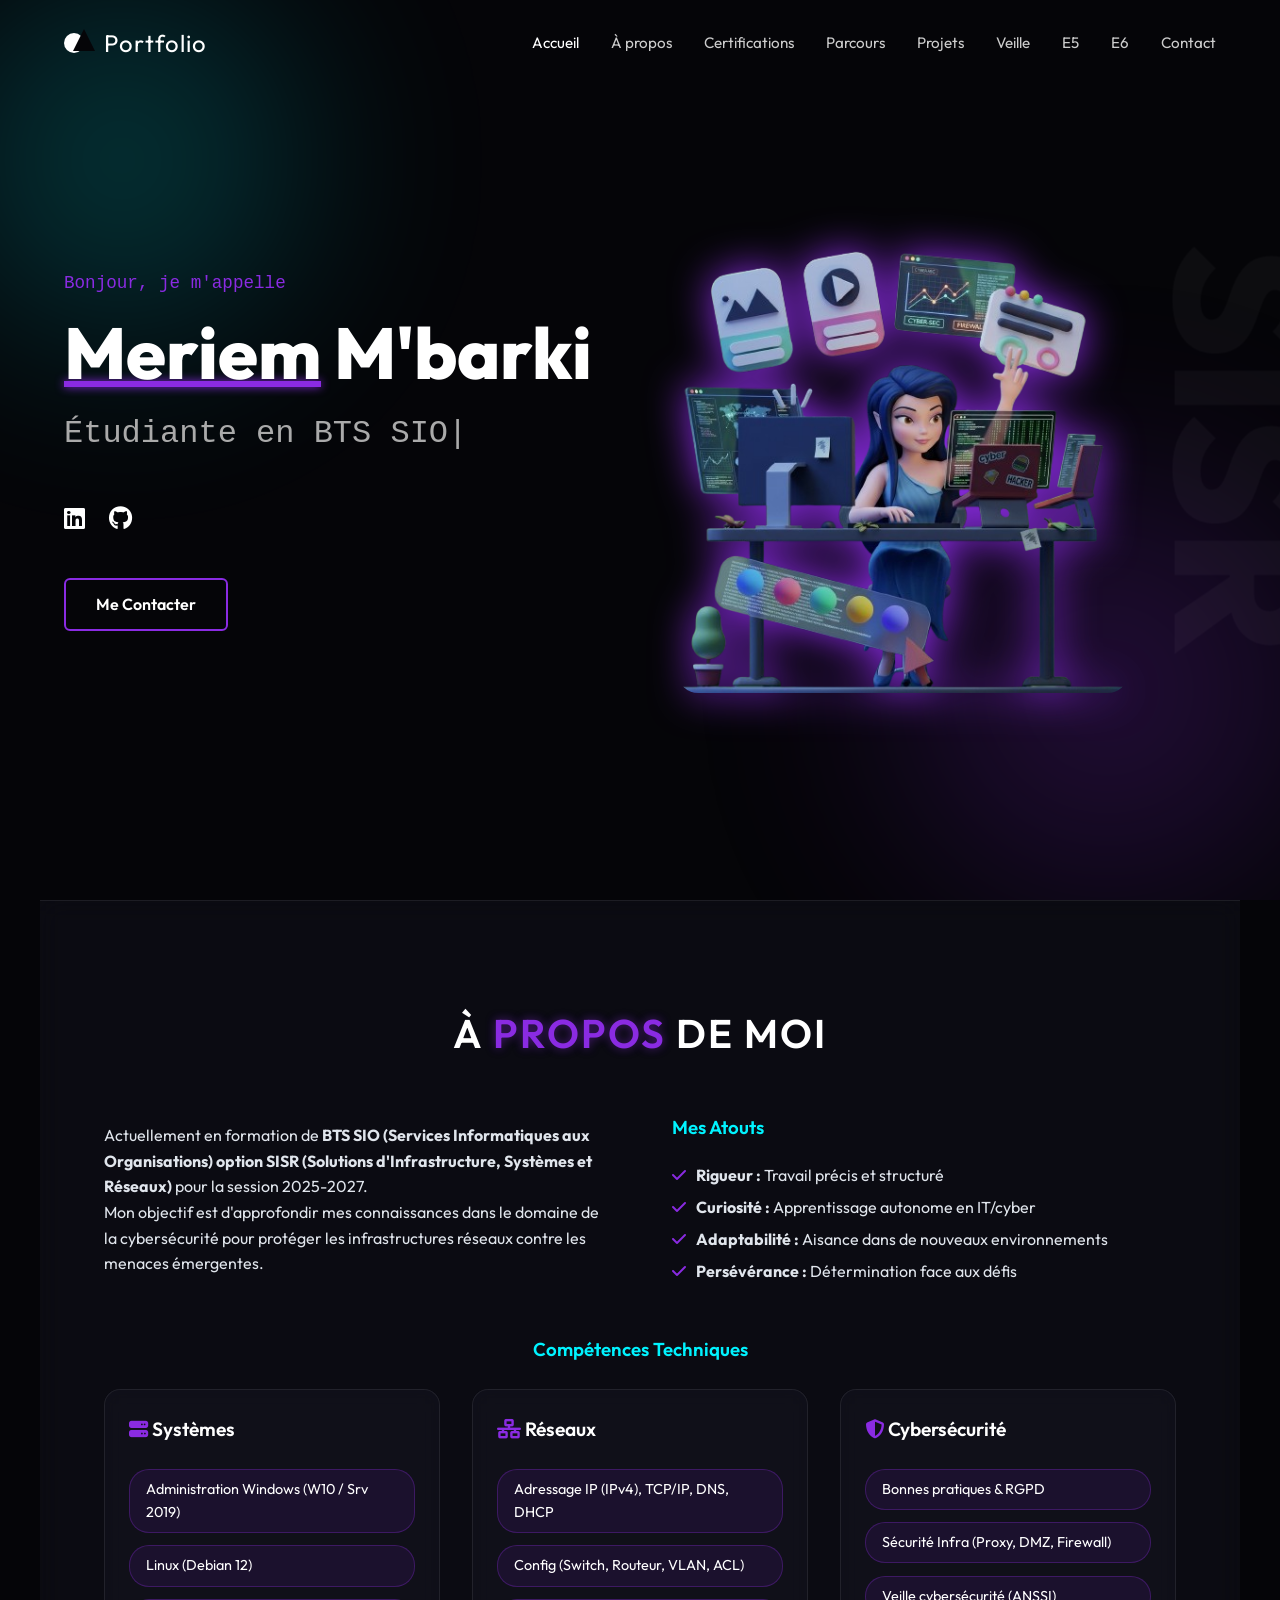
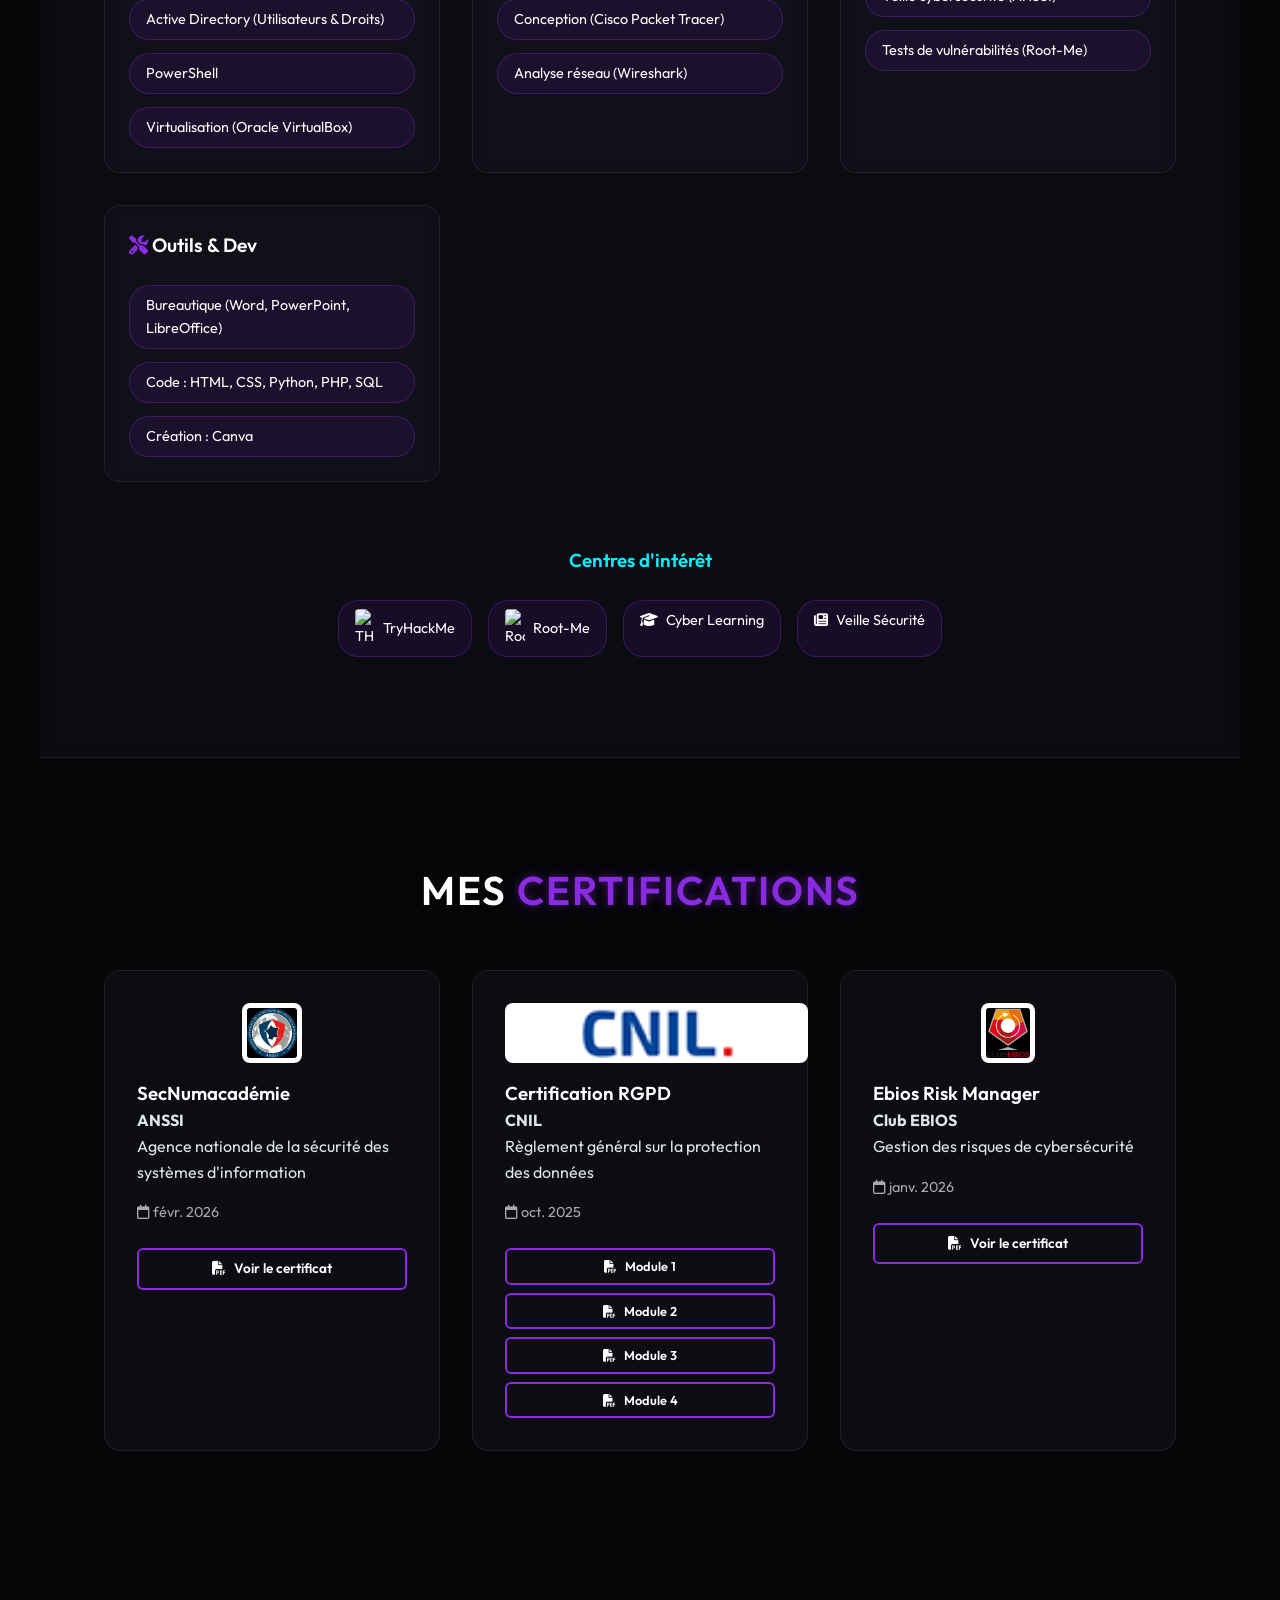
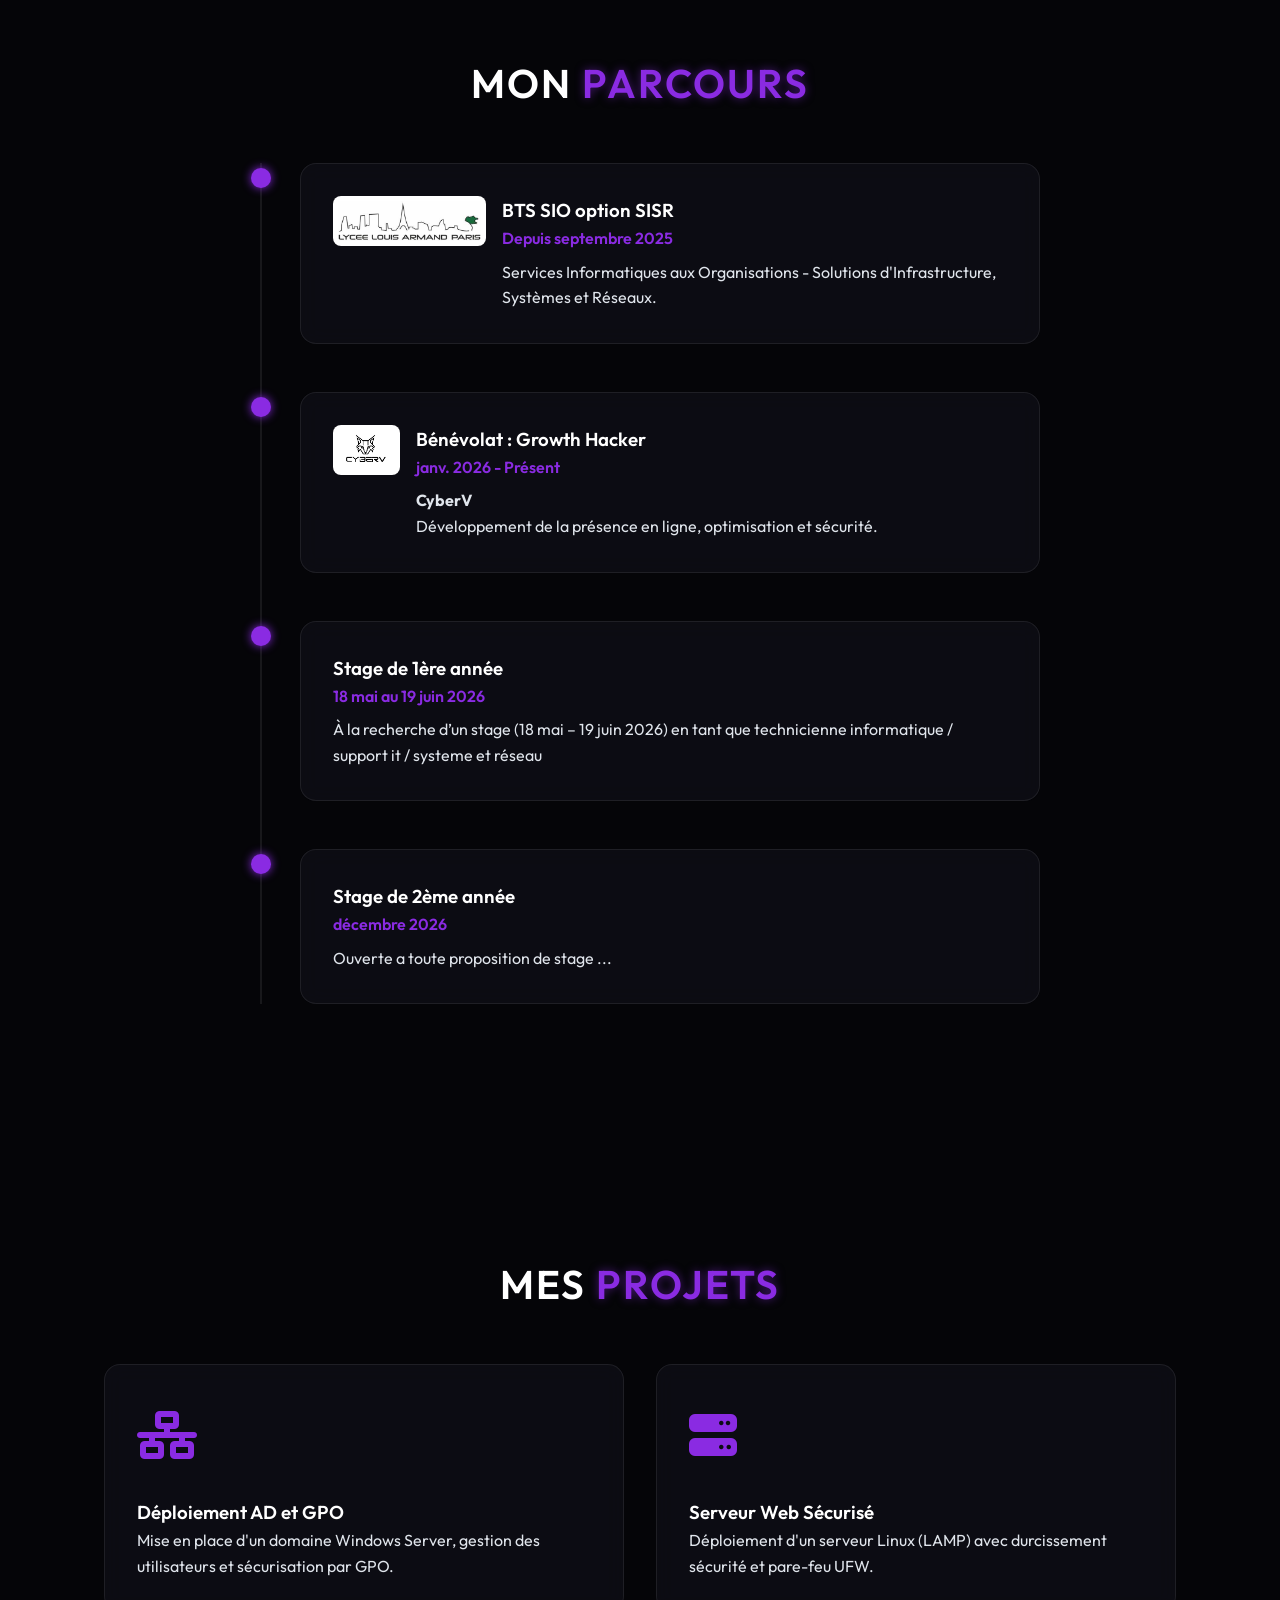
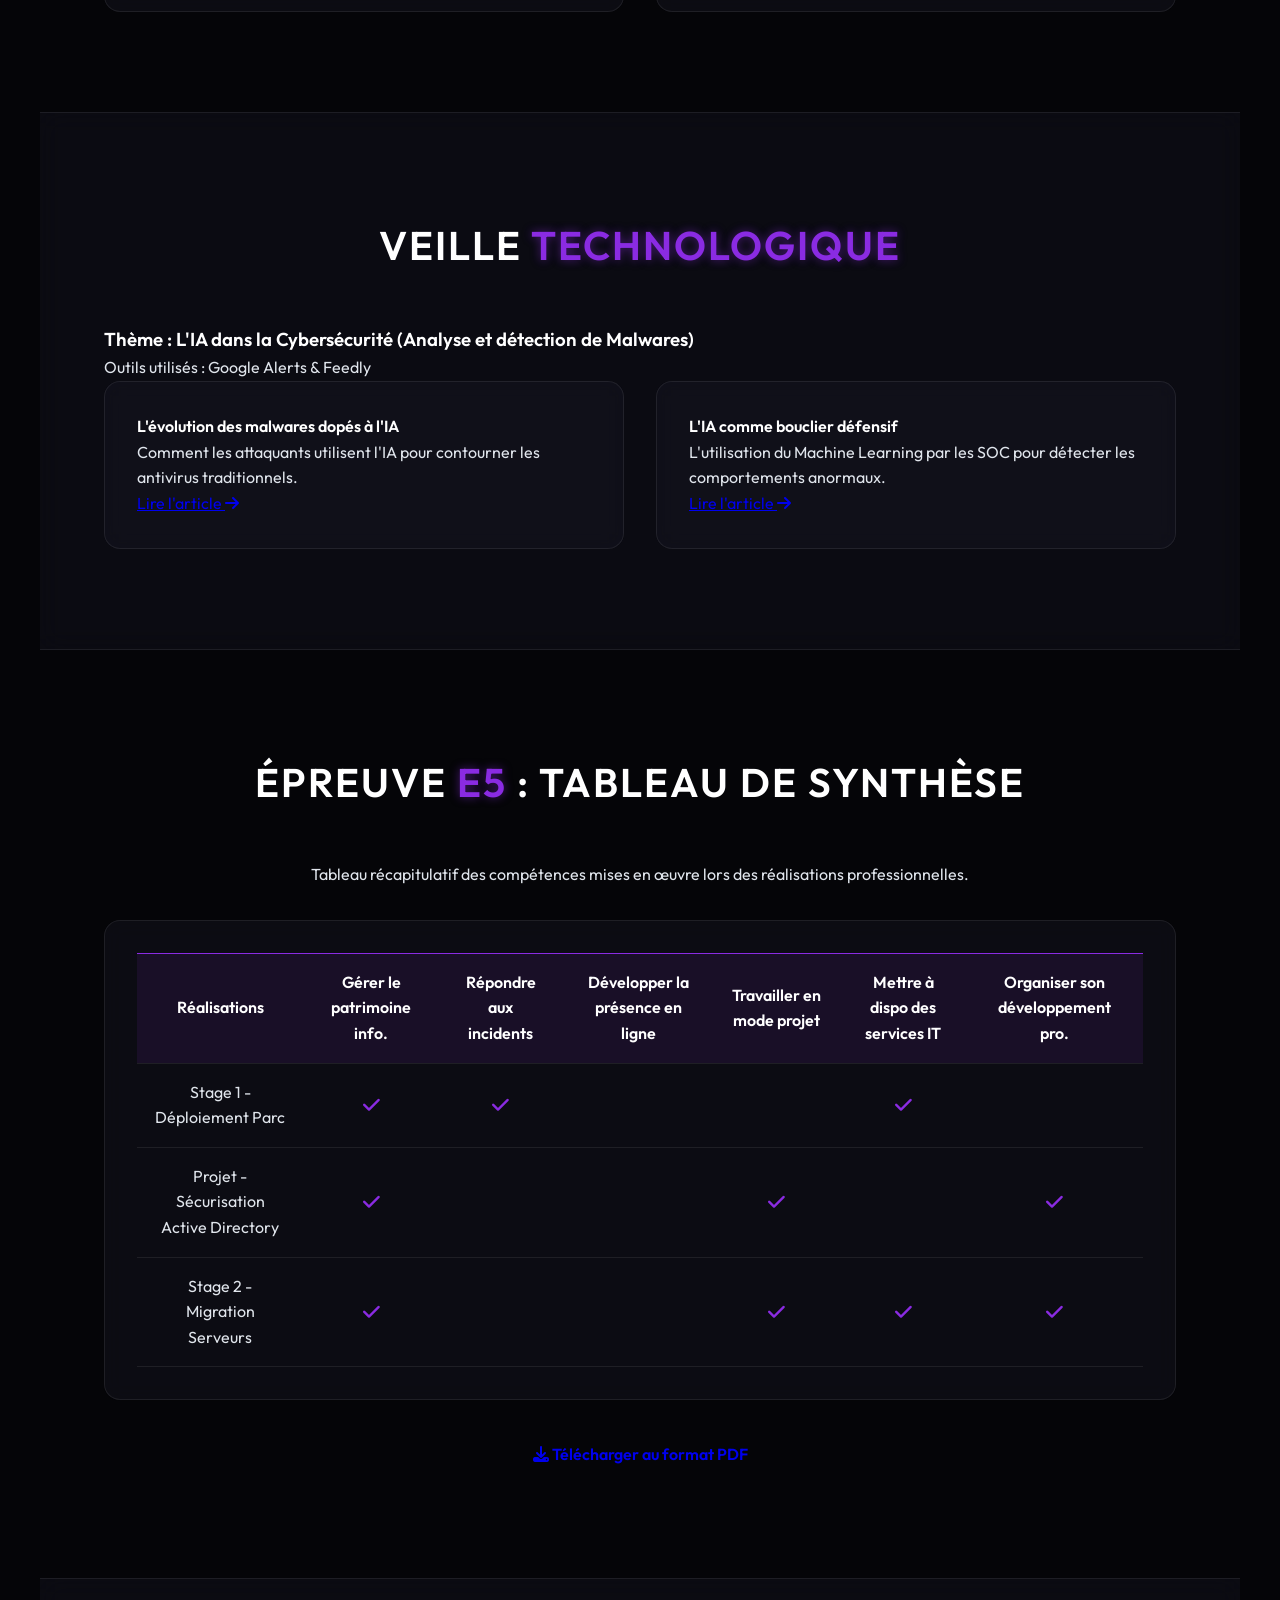
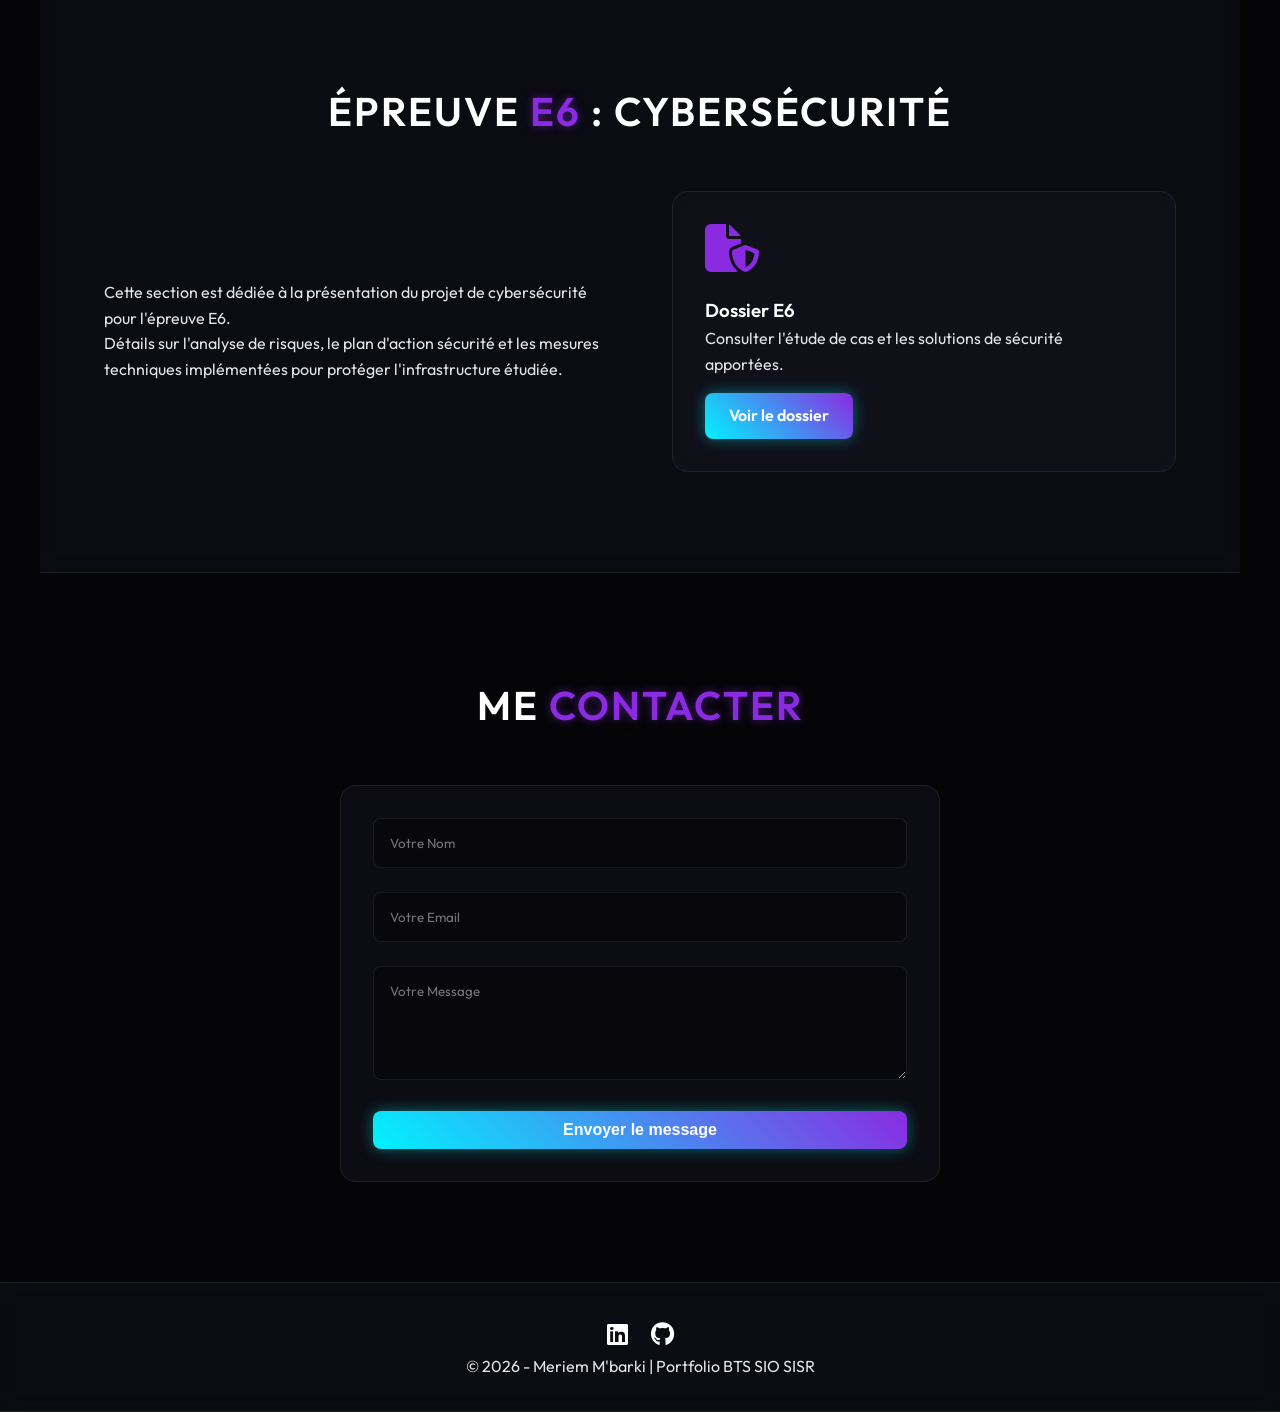
==== index.html @ 8534d90e "Add files via upload" ====
<!DOCTYPE html>
<html lang="fr">

<head>
    <meta charset="UTF-8">
    <meta name="viewport" content="width=device-width, initial-scale=1.0">
    <title>Meriem M'barki | Portfolio Cybersécurité</title>
    <meta name="description"
        content="Portfolio de Meriem M'barki, étudiante en BTS SIO option SISR (2025-2027) spécialisée en cybersécurité.">
    <link rel="preconnect" href="https://fonts.googleapis.com">
    <link rel="preconnect" href="https://fonts.gstatic.com" crossorigin>
    <link href="https://fonts.googleapis.com/css2?family=Outfit:wght@300;400;600;800&display=swap" rel="stylesheet">
    <link rel="stylesheet" href="https://cdnjs.cloudflare.com/ajax/libs/font-awesome/6.4.0/css/all.min.css">
    <link rel="stylesheet" href="style.css">
</head>

<body>
    <div class="background-effects">
        <div class="glow glow-1"></div>
        <div class="glow glow-2"></div>
    </div>

    <header>
        <nav class="navbar">
            <a href="#accueil" class="logo">
                <div class="logo-icon">
                    <div class="circle"></div>
                    <div class="triangle"></div>
                </div>
                Portfolio
            </a>
            <div class="menu-toggle" id="mobile-menu">
                <span class="bar"></span>
                <span class="bar"></span>
                <span class="bar"></span>
            </div>
            <ul class="nav-links">
                <li><a href="#accueil">Accueil</a></li>
                <li><a href="#apropos">À propos</a></li>
                <li><a href="#certifications">Certifications</a></li>
                <li><a href="#parcours">Parcours</a></li>
                <li><a href="#projets">Projets</a></li>
                <li><a href="#veille">Veille</a></li>
                <li><a href="#e5">E5</a></li>
                <li><a href="#e6">E6</a></li>
                <li><a href="#contact">Contact</a></li>
            </ul>
        </nav>
    </header>

    <main>
        <!-- ACCUEIL -->
        <section id="accueil" class="hero">
            <div class="hero-content fade-in">
                <p class="intro-text">Bonjour, je m'appelle</p>
                <h1 class="hero-name"><span class="underline">Meriem</span> M'barki</h1>
                <h2 class="hero-role"><span id="typewriter-text"></span><span class="cursor">|</span></h2>

                <div class="hero-socials">
                    <a href="https://www.linkedin.com/in/meriem-m-a87393387" target="_blank"><i
                            class="fa-brands fa-linkedin"></i></a>
                    <a href="https://github.com/elgatoo00" target="_blank"><i class="fa-brands fa-github"></i></a>
                </div>

                <div class="cta-buttons mt-4">
                    <a href="#contact" class="btn btn-outline-purple">Me Contacter</a>
                </div>
            </div>
            <div class="hero-image fade-in">
                <div class="hologram-effect">
                    <img src="hero-image.png" alt="3D Developer"
                        style="max-width: 100%; width: 450px; filter: drop-shadow(0 0 20px var(--secondary-color)); border-radius: 20px;">
                </div>
                <div class="vertical-text">SISR</div>
            </div>
        </section>

        <!-- A PROPOS & COMPETENCES -->
        <section id="apropos" class="section glass-panel">
            <h2 class="section-title">À <span>propos</span> de moi</h2>
            <div class="about-grid" style="margin-bottom: 3rem;">
                <div class="about-text">
                    <p>Actuellement en formation de <strong>BTS SIO (Services Informatiques aux Organisations) option
                            SISR (Solutions d'Infrastructure, Systèmes et Réseaux)</strong> pour la session 2025-2027.
                    </p>
                    <p>Mon objectif est d'approfondir mes connaissances dans le domaine de la cybersécurité pour
                        protéger les infrastructures réseaux contre les menaces émergentes.</p>
                </div>
                <div class="about-text">
                    <h3 style="margin-bottom: 1rem; color: var(--primary-color);">Mes Atouts</h3>
                    <ul style="list-style: none; padding: 0; line-height: 2;">
                        <li><i class="fa-solid fa-check"
                                style="color: var(--secondary-color); margin-right: 10px;"></i><strong>Rigueur
                                :</strong> Travail précis et structuré</li>
                        <li><i class="fa-solid fa-check"
                                style="color: var(--secondary-color); margin-right: 10px;"></i><strong>Curiosité
                                :</strong> Apprentissage autonome en IT/cyber</li>
                        <li><i class="fa-solid fa-check"
                                style="color: var(--secondary-color); margin-right: 10px;"></i><strong>Adaptabilité
                                :</strong> Aisance dans de nouveaux environnements</li>
                        <li><i class="fa-solid fa-check"
                                style="color: var(--secondary-color); margin-right: 10px;"></i><strong>Persévérance
                                :</strong> Détermination face aux défis</li>
                    </ul>
                </div>
            </div>

            <h3 style="margin-bottom: 1.5rem; color: var(--primary-color); text-align: center;">Compétences Techniques
            </h3>
            <div class="skills-container"
                style="display: grid; grid-template-columns: repeat(auto-fit, minmax(250px, 1fr)); gap: 2rem; margin-bottom: 4rem;">
                <div class="skill-category glass-card" style="padding: 1.5rem;">
                    <h4 style="margin-bottom: 1.5rem; color: #fff; font-size: 1.2rem;"><i class="fa-solid fa-server"
                            style="color: var(--secondary-color);"></i> Systèmes</h4>
                    <div class="skills" style="display: flex; flex-direction: column; gap: 0.8rem;">
                        <span class="skill-tag" style="text-align: left;">Administration Windows (W10 / Srv 2019)</span>
                        <span class="skill-tag" style="text-align: left;">Linux (Debian 12)</span>
                        <span class="skill-tag" style="text-align: left;">Active Directory (Utilisateurs &
                            Droits)</span>
                        <span class="skill-tag" style="text-align: left;">PowerShell</span>
                        <span class="skill-tag" style="text-align: left;">Virtualisation (Oracle VirtualBox)</span>
                    </div>
                </div>
                <div class="skill-category glass-card" style="padding: 1.5rem;">
                    <h4 style="margin-bottom: 1.5rem; color: #fff; font-size: 1.2rem;"><i
                            class="fa-solid fa-network-wired" style="color: var(--secondary-color);"></i> Réseaux</h4>
                    <div class="skills" style="display: flex; flex-direction: column; gap: 0.8rem;">
                        <span class="skill-tag" style="text-align: left;">Adressage IP (IPv4), TCP/IP, DNS, DHCP</span>
                        <span class="skill-tag" style="text-align: left;">Config (Switch, Routeur, VLAN, ACL)</span>
                        <span class="skill-tag" style="text-align: left;">Conception (Cisco Packet Tracer)</span>
                        <span class="skill-tag" style="text-align: left;">Analyse réseau (Wireshark)</span>
                    </div>
                </div>
                <div class="skill-category glass-card" style="padding: 1.5rem;">
                    <h4 style="margin-bottom: 1.5rem; color: #fff; font-size: 1.2rem;"><i
                            class="fa-solid fa-shield-halved" style="color: var(--secondary-color);"></i> Cybersécurité
                    </h4>
                    <div class="skills" style="display: flex; flex-direction: column; gap: 0.8rem;">
                        <span class="skill-tag" style="text-align: left;">Bonnes pratiques & RGPD</span>
                        <span class="skill-tag" style="text-align: left;">Sécurité Infra (Proxy, DMZ, Firewall)</span>
                        <span class="skill-tag" style="text-align: left;">Veille cybersécurité (ANSSI)</span>
                        <span class="skill-tag" style="text-align: left;">Tests de vulnérabilités (Root-Me)</span>
                    </div>
                </div>
                <div class="skill-category glass-card" style="padding: 1.5rem;">
                    <h4 style="margin-bottom: 1.5rem; color: #fff; font-size: 1.2rem;"><i
                            class="fa-solid fa-screwdriver-wrench" style="color: var(--secondary-color);"></i> Outils &
                        Dev</h4>
                    <div class="skills" style="display: flex; flex-direction: column; gap: 0.8rem;">
                        <span class="skill-tag" style="text-align: left;">Bureautique (Word, PowerPoint,
                            LibreOffice)</span>
                        <span class="skill-tag" style="text-align: left;">Code : HTML, CSS, Python, PHP, SQL</span>
                        <span class="skill-tag" style="text-align: left;">Création : Canva</span>
                    </div>
                </div>
            </div>

            <h3 style="margin-bottom: 1.5rem; color: var(--primary-color); text-align: center;">Centres d'intérêt</h3>
            <div class="skills" style="display: flex; justify-content: center; gap: 1rem; flex-wrap: wrap;">
                <span class="skill-tag" style="display: flex; align-items: center;"><img
                        src="https://tryhackme.com/favicon.ico" alt="THM"
                        style="width: 20px; margin-right: 8px; border-radius: 4px;"> TryHackMe</span>
                <span class="skill-tag" style="display: flex; align-items: center;"><img
                        src="https://www.root-me.org/favicon.ico" alt="RootMe"
                        style="width: 20px; margin-right: 8px; border-radius: 4px;"> Root-Me</span>
                <span class="skill-tag"><i class="fa-solid fa-graduation-cap" style="margin-right: 5px;"></i> Cyber
                    Learning</span>
                <span class="skill-tag"><i class="fa-solid fa-newspaper" style="margin-right: 5px;"></i> Veille
                    Sécurité</span>
            </div>
        </section>

        <!-- CERTIFICATIONS -->
        <section id="certifications" class="section">
            <h2 class="section-title">Mes <span>Certifications</span></h2>
            <div class="cards-grid">
                <div class="card glass-card">
                    <img src="anssi-logo.jpg" alt="Logo ANSSI"
                        style="height: 60px; object-fit: contain; margin-bottom: 1rem; background: #fff; padding: 5px; border-radius: 8px; display: block; margin-left: auto; margin-right: auto;">
                    <h3>SecNumacadémie</h3>
                    <p><strong>ANSSI</strong><br>Agence nationale de la sécurité des systèmes d'information</p>
                    <p style="color: #aaa; margin-top: 1rem; font-size: 0.9rem; margin-bottom: 1.5rem;"><i
                            class="fa-regular fa-calendar"></i> févr. 2026</p>
                    <a href="secnum.pdf" target="_blank" class="btn btn-outline-purple"
                        style="font-size: 0.85rem; padding: 8px 16px; display: block; text-align: center;"><i
                            class="fa-solid fa-file-pdf" style="margin-right: 5px;"></i> Voir le certificat</a>
                </div>
                <div class="card glass-card">
                    <img src="cnil-logo.png" alt="Logo CNIL"
                        style="height: 60px; object-fit: contain; margin-bottom: 1rem; background: #fff; padding: 5px; border-radius: 8px; display: block; margin-left: auto; margin-right: auto;">
                    <h3>Certification RGPD</h3>
                    <p><strong>CNIL</strong><br>Règlement général sur la protection des données</p>
                    <p style="color: #aaa; margin-top: 1rem; font-size: 0.9rem; margin-bottom: 1.5rem;"><i
                            class="fa-regular fa-calendar"></i> oct. 2025</p>
                    <div style="display: flex; flex-direction: column; gap: 0.5rem;">
                        <a href="cnil_module1.pdf" target="_blank" class="btn btn-outline-purple"
                            style="font-size: 0.8rem; padding: 6px 10px; text-align: center;"><i
                                class="fa-solid fa-file-pdf" style="margin-right: 5px;"></i> Module 1</a>
                        <a href="cnil_module2.pdf" target="_blank" class="btn btn-outline-purple"
                            style="font-size: 0.8rem; padding: 6px 10px; text-align: center;"><i
                                class="fa-solid fa-file-pdf" style="margin-right: 5px;"></i> Module 2</a>
                        <a href="cnil_module3.pdf" target="_blank" class="btn btn-outline-purple"
                            style="font-size: 0.8rem; padding: 6px 10px; text-align: center;"><i
                                class="fa-solid fa-file-pdf" style="margin-right: 5px;"></i> Module 3</a>
                        <a href="cnil_module4.pdf" target="_blank" class="btn btn-outline-purple"
                            style="font-size: 0.8rem; padding: 6px 10px; text-align: center;"><i
                                class="fa-solid fa-file-pdf" style="margin-right: 5px;"></i> Module 4</a>
                    </div>
                </div>
                <div class="card glass-card">
                    <img src="ebios-logo.jpg" alt="Logo EBIOS"
                        style="height: 60px; object-fit: contain; margin-bottom: 1rem; background: #fff; padding: 5px; border-radius: 8px; display: block; margin-left: auto; margin-right: auto;">
                    <h3>Ebios Risk Manager</h3>
                    <p><strong>Club EBIOS</strong><br>Gestion des risques de cybersécurité</p>
                    <p style="color: #aaa; margin-top: 1rem; font-size: 0.9rem; margin-bottom: 1.5rem;"><i
                            class="fa-regular fa-calendar"></i> janv. 2026</p>
                    <a href="ebios_certif.pdf" target="_blank" class="btn btn-outline-purple"
                        style="font-size: 0.85rem; padding: 8px 16px; display: block; text-align: center;"><i
                            class="fa-solid fa-file-pdf" style="margin-right: 5px;"></i> Voir le certificat</a>
                </div>
            </div>
        </section>

        <!-- PARCOURS & BENEVOLAT -->
        <section id="parcours" class="section">
            <h2 class="section-title">Mon <span>Parcours</span></h2>
            <div class="timeline">
                <div class="timeline-item">
                    <div class="timeline-dot"></div>
                    <div class="timeline-content glass-card">
                        <div style="display: flex; gap: 1rem; align-items: flex-start; flex-wrap: wrap;">
                            <img src="louisarmand-logo.jpg?v=3" alt="Lycée Louis Armand"
                                style="height: 50px; background: #fff; padding: 5px; border-radius: 8px;">
                            <div style="flex: 1; min-width: 200px;">
                                <h3>BTS SIO option SISR</h3>
                                <span class="date">Depuis septembre 2025</span>
                                <p>Services Informatiques aux Organisations - Solutions d'Infrastructure, Systèmes et
                                    Réseaux.
                                </p>
                            </div>
                        </div>
                    </div>
                </div>
                <div class="timeline-item">
                    <div class="timeline-dot"></div>
                    <div class="timeline-content glass-card">
                        <div style="display: flex; gap: 1rem; align-items: flex-start; flex-wrap: wrap;">
                            <img src="cyberv-logo.png?v=2" alt="CyberV"
                                style="height: 50px; background: #fff; padding: 5px; border-radius: 8px;">
                            <div style="flex: 1; min-width: 200px;">
                                <h3>Bénévolat : Growth Hacker</h3>
                                <span class="date">janv. 2026 - Présent</span>
                                <p><strong>CyberV</strong><br>Développement de la présence en ligne, optimisation et
                                    sécurité.
                                </p>
                            </div>
                        </div>
                    </div>
                </div>
                <div class="timeline-item">
                    <div class="timeline-dot"></div>
                    <div class="timeline-content glass-card">
                        <h3>Stage de 1ère année</h3>
                        <span class="date">18 mai au 19 juin 2026</span>
                        <p>À la recherche d’un stage (18 mai – 19 juin 2026) en tant que technicienne informatique /
                            support it / systeme et réseau</p>
                    </div>
                </div>
                <div class="timeline-item">
                    <div class="timeline-dot"></div>
                    <div class="timeline-content glass-card">
                        <h3>Stage de 2ème année</h3>
                        <span class="date">décembre 2026</span>
                        <p>Ouverte a toute proposition de stage ...</p>
                    </div>
                </div>
            </div>
        </section>

        <!-- PROJETS -->
        <section id="projets" class="section">
            <h2 class="section-title">Mes <span>Projets</span></h2>
            <div class="cards-grid">
                <div class="card glass-card project-card">
                    <div class="project-img"><i class="fa-solid fa-network-wired"></i></div>
                    <h3>Déploiement AD et GPO</h3>
                    <p>Mise en place d'un domaine Windows Server, gestion des utilisateurs et sécurisation par GPO.</p>
                </div>
                <div class="card glass-card project-card">
                    <div class="project-img"><i class="fa-solid fa-server"></i></div>
                    <h3>Serveur Web Sécurisé</h3>
                    <p>Déploiement d'un serveur Linux (LAMP) avec durcissement sécurité et pare-feu UFW.</p>
                </div>
            </div>
        </section>

        <!-- VEILLE -->
        <section id="veille" class="section glass-panel">
            <h2 class="section-title">Veille <span>Technologique</span></h2>
            <div class="veille-header">
                <h3>Thème : L'IA dans la Cybersécurité (Analyse et détection de Malwares)</h3>
                <p>Outils utilisés : <span class="tool">Google Alerts</span> & <span class="tool">Feedly</span></p>
            </div>
            <div class="cards-grid">
                <div class="card glass-card">
                    <h4>L'évolution des malwares dopés à l'IA</h4>
                    <p>Comment les attaquants utilisent l'IA pour contourner les antivirus traditionnels.</p>
                    <a href="#" class="read-more">Lire l'article <i class="fa-solid fa-arrow-right"></i></a>
                </div>
                <div class="card glass-card">
                    <h4>L'IA comme bouclier défensif</h4>
                    <p>L'utilisation du Machine Learning par les SOC pour détecter les comportements anormaux.</p>
                    <a href="#" class="read-more">Lire l'article <i class="fa-solid fa-arrow-right"></i></a>
                </div>
            </div>
        </section>

        <!-- E5 (Tableau de synthèse) -->
        <section id="e5" class="section">
            <h2 class="section-title">Épreuve <span>E5</span> : Tableau de synthèse</h2>
            <p style="text-align: center; margin-bottom: 2rem;">Tableau récapitulatif des compétences mises en œuvre
                lors des réalisations professionnelles.</p>
            <div class="table-responsive glass-card">
                <table class="synth-table">
                    <thead>
                        <tr>
                            <th>Réalisations</th>
                            <th>Gérer le patrimoine info.</th>
                            <th>Répondre aux incidents</th>
                            <th>Développer la présence en ligne</th>
                            <th>Travailler en mode projet</th>
                            <th>Mettre à dispo des services IT</th>
                            <th>Organiser son développement pro.</th>
                        </tr>
                    </thead>
                    <tbody>
                        <tr>
                            <td>Stage 1 - Déploiement Parc</td>
                            <td class="checked"><i class="fa-solid fa-check"></i></td>
                            <td class="checked"><i class="fa-solid fa-check"></i></td>
                            <td></td>
                            <td></td>
                            <td class="checked"><i class="fa-solid fa-check"></i></td>
                            <td></td>
                        </tr>
                        <tr>
                            <td>Projet - Sécurisation Active Directory</td>
                            <td class="checked"><i class="fa-solid fa-check"></i></td>
                            <td></td>
                            <td></td>
                            <td class="checked"><i class="fa-solid fa-check"></i></td>
                            <td></td>
                            <td class="checked"><i class="fa-solid fa-check"></i></td>
                        </tr>
                        <tr>
                            <td>Stage 2 - Migration Serveurs</td>
                            <td class="checked"><i class="fa-solid fa-check"></i></td>
                            <td></td>
                            <td></td>
                            <td class="checked"><i class="fa-solid fa-check"></i></td>
                            <td class="checked"><i class="fa-solid fa-check"></i></td>
                            <td class="checked"><i class="fa-solid fa-check"></i></td>
                        </tr>
                    </tbody>
                </table>
            </div>
            <div style="text-align: center; margin-top: 2rem;">
                <a href="#" class="btn btn-secondary"><i class="fa-solid fa-download"></i> Télécharger au format PDF</a>
            </div>
        </section>

        <!-- E6 -->
        <section id="e6" class="section glass-panel">
            <h2 class="section-title">Épreuve <span>E6</span> : Cybersécurité</h2>
            <div class="about-grid">
                <div class="about-text">
                    <p>Cette section est dédiée à la présentation du projet de cybersécurité pour l'épreuve E6.</p>
                    <p>Détails sur l'analyse de risques, le plan d'action sécurité et les mesures techniques
                        implémentées pour protéger l'infrastructure étudiée.</p>
                </div>
                <div class="cards-grid" style="margin-top: 0;">
                    <div class="card glass-card">
                        <i class="fa-solid fa-file-shield card-icon"></i>
                        <h3>Dossier E6</h3>
                        <p>Consulter l'étude de cas et les solutions de sécurité apportées.</p>
                        <a href="#" class="btn btn-primary" style="margin-top: 1rem;">Voir le dossier</a>
                    </div>
                </div>
            </div>
        </section>

        <!-- CONTACT -->
        <section id="contact" class="section">
            <h2 class="section-title">Me <span>Contacter</span></h2>
            <div class="contact-container">
                <form action="https://formsubmit.co/portfolio.meriem@gmail.com" method="POST"
                    class="contact-form glass-card">
                    <input type="hidden" name="_subject" value="Nouveau message depuis votre Portfolio !">
                    <input type="hidden" name="_captcha" value="false">

                    <div class="input-group">
                        <input type="text" name="Nom" placeholder="Votre Nom" required>
                    </div>
                    <div class="input-group">
                        <input type="email" name="Email" placeholder="Votre Email" required>
                    </div>
                    <div class="input-group">
                        <textarea name="Message" placeholder="Votre Message" rows="5" required></textarea>
                    </div>
                    <button type="submit" class="btn btn-primary">Envoyer le message</button>
                </form>
            </div>
        </section>
    </main>

    <footer class="glass-panel">
        <div class="footer-content">
            <div class="social-links">
                <a href="https://www.linkedin.com/in/meriem-m-a87393387" target="_blank"><i
                        class="fa-brands fa-linkedin"></i></a>
                <a href="https://github.com/elgatoo00" target="_blank"><i class="fa-brands fa-github"></i></a>
            </div>
            <p>&copy; 2026 - Meriem M'barki | Portfolio BTS SIO SISR</p>
        </div>
    </footer>

    <script src="script.js"></script>
</body>

</html>
---- style.css ----
:root {
    /* Couleurs principales: Thème Cyber/Néon */
    --bg-color: #050508;
    --text-color: #e0e5ec;
    --primary-color: #00f3ff; /* Bleu Néon */
    --secondary-color: #8a2be2; /* Violet Néon (comme sur l'image) */
    --glass-bg: rgba(15, 15, 25, 0.6);
    --glass-border: rgba(255, 255, 255, 0.08);
    --card-hover: rgba(0, 243, 255, 0.1);
    
    /* Typographie */
    --font-main: 'Outfit', sans-serif;
    --font-mono: 'Courier New', Courier, monospace;
}

* {
    margin: 0;
    padding: 0;
    box-sizing: border-box;
    scroll-behavior: smooth;
}

body {
    background-color: var(--bg-color);
    color: var(--text-color);
    font-family: var(--font-main);
    overflow-x: hidden;
    line-height: 1.6;
}

/* Effets d'arrière-plan */
.background-effects {
    position: fixed;
    top: 0;
    left: 0;
    width: 100vw;
    height: 100vh;
    z-index: -1;
    overflow: hidden;
}

.glow {
    position: absolute;
    border-radius: 50%;
    filter: blur(100px);
    opacity: 0.3;
    animation: float 10s infinite ease-in-out alternate;
}

.glow-1 {
    top: -10%;
    left: -10%;
    width: 500px;
    height: 500px;
    background: radial-gradient(circle, var(--primary-color) 0%, transparent 70%);
}

.glow-2 {
    bottom: -10%;
    right: -10%;
    width: 600px;
    height: 600px;
    background: radial-gradient(circle, var(--secondary-color) 0%, transparent 70%);
    animation-delay: -5s;
}

@keyframes float {
    0% { transform: translate(0, 0); }
    100% { transform: translate(50px, 50px); }
}

/* Typographie globale */
h1, h2, h3, h4 {
    font-weight: 600;
    color: #ffffff;
}

.section-title {
    font-size: 2.5rem;
    text-align: center;
    margin-bottom: 3rem;
    text-transform: uppercase;
    letter-spacing: 2px;
}

.section-title span {
    color: var(--secondary-color);
    text-shadow: 0 0 10px rgba(138, 43, 226, 0.5);
}

/* Boutons */
.btn {
    display: inline-block;
    padding: 10px 24px;
    border-radius: 8px; /* Bouton plus carré comme l'image */
    font-weight: 600;
    text-decoration: none;
    transition: all 0.3s ease;
    cursor: pointer;
    font-size: 1rem;
    border: none;
}

.btn-primary {
    background: linear-gradient(45deg, var(--primary-color), var(--secondary-color));
    color: #fff;
    box-shadow: 0 0 15px rgba(0, 243, 255, 0.4);
}

.btn-outline-purple {
    background: transparent;
    color: #fff;
    border: 2px solid var(--secondary-color);
    border-radius: 6px;
    padding: 12px 30px;
}

.btn-outline-purple:hover {
    background: rgba(138, 43, 226, 0.1);
    box-shadow: 0 0 15px rgba(138, 43, 226, 0.4);
    transform: translateY(-2px);
}

/* Glassmorphism Classes */
.glass-panel {
    background: var(--glass-bg);
    backdrop-filter: blur(12px);
    -webkit-backdrop-filter: blur(12px);
    border-top: 1px solid var(--glass-border);
    border-bottom: 1px solid var(--glass-border);
}

.glass-card {
    background: rgba(20, 20, 30, 0.5);
    backdrop-filter: blur(10px);
    border: 1px solid var(--glass-border);
    border-radius: 16px;
    padding: 2rem;
    transition: all 0.3s ease;
}

.glass-card:hover {
    transform: translateY(-5px);
    border-color: rgba(138, 43, 226, 0.3);
    box-shadow: 0 10px 30px rgba(0, 0, 0, 0.5), 0 0 15px rgba(138, 43, 226, 0.2);
}

/* Navbar */
header {
    position: fixed;
    top: 0;
    width: 100%;
    z-index: 1000;
    transition: all 0.3s ease;
}

header.scrolled {
    background: rgba(5, 5, 8, 0.85);
    backdrop-filter: blur(10px);
    border-bottom: 1px solid var(--glass-border);
    padding: 0.5rem 0;
}

.navbar {
    display: flex;
    justify-content: space-between;
    align-items: center;
    padding: 1.5rem 5%;
    max-width: 1400px;
    margin: 0 auto;
}

.logo {
    display: flex;
    align-items: center;
    gap: 10px;
    font-size: 1.5rem;
    font-weight: 400;
    color: #fff;
    text-decoration: none;
    letter-spacing: 1px;
}

.logo-icon {
    position: relative;
    width: 30px;
    height: 30px;
}

.logo-icon .circle {
    position: absolute;
    top: 5px;
    left: 0;
    width: 20px;
    height: 20px;
    background-color: #fff;
    border-radius: 50%;
}

.logo-icon .triangle {
    position: absolute;
    top: 0;
    left: 8px;
    width: 0;
    height: 0;
    border-left: 12px solid transparent;
    border-right: 12px solid transparent;
    border-bottom: 24px solid transparent;
    border-bottom-color: rgba(255, 255, 255, 0.5); /* Bordure blanche transparente */
    border-top: none;
    border-style: solid;
    border-width: 0 12px 24px 12px;
    border-color: transparent transparent rgba(255, 255, 255, 0) transparent;
}
.logo-icon .triangle::after {
    content: '';
    position: absolute;
    top: 1px;
    left: -11px;
    border-left: 11px solid transparent;
    border-right: 11px solid transparent;
    border-bottom: 22px solid #050508;
}
.logo-icon .triangle-border {
    position: absolute;
    top: 0;
    left: 8px;
    width: 0;
    height: 0;
    border-left: 12px solid transparent;
    border-right: 12px solid transparent;
    border-bottom: 24px solid #fff;
}
.logo-icon .triangle-border::after {
    content: '';
    position: absolute;
    top: 1px;
    left: -11px;
    border-left: 11px solid transparent;
    border-right: 11px solid transparent;
    border-bottom: 22px solid #050508;
}

.nav-links {
    list-style: none;
    display: flex;
    gap: 2rem;
}

.nav-links a {
    color: #ccc;
    text-decoration: none;
    font-weight: 400;
    font-size: 0.95rem;
    transition: color 0.3s ease;
    position: relative;
}

.nav-links a:hover, .nav-links a.active {
    color: #fff;
}

.menu-toggle {
    display: none;
    flex-direction: column;
    cursor: pointer;
    gap: 5px;
}

.menu-toggle .bar {
    width: 25px;
    height: 3px;
    background-color: #fff;
    transition: all 0.3s ease;
}

/* Sections */
.section {
    padding: 100px 5%;
    max-width: 1200px;
    margin: 0 auto;
}

/* Hero Section (Refonte selon image) */
.hero {
    height: 100vh;
    display: flex;
    align-items: center;
    justify-content: space-between;
    padding: 0 5%;
    max-width: 1400px;
    margin: 0 auto;
    position: relative;
}

.hero-content {
    flex: 1;
    max-width: 700px;
    z-index: 2;
}

.intro-text {
    font-family: var(--font-mono);
    color: var(--secondary-color);
    font-size: 1.1rem;
    margin-bottom: 1rem;
}

.hero-name {
    font-size: 4.5rem;
    margin-bottom: 1rem;
    line-height: 1.1;
    font-weight: 800;
}

.hero-name .underline {
    position: relative;
    display: inline-block;
}

.hero-name .underline::after {
    content: '';
    position: absolute;
    width: 100%;
    height: 6px;
    bottom: 5px;
    left: 0;
    background-color: var(--secondary-color);
    z-index: -1;
    box-shadow: 0 0 10px var(--secondary-color);
}

.hero-role {
    font-size: 2rem;
    color: #aaa;
    margin-bottom: 2.5rem;
    font-weight: 400;
    font-family: var(--font-mono);
}

.hero-role .cursor {
    animation: blink 1s infinite;
}

@keyframes blink {
    0%, 100% { opacity: 1; }
    50% { opacity: 0; }
}

.hero-socials {
    display: flex;
    gap: 1.5rem;
    margin-bottom: 2.5rem;
}

.hero-socials a {
    color: #fff;
    font-size: 1.5rem;
    transition: all 0.3s ease;
}

.hero-socials a:hover {
    color: var(--secondary-color);
    transform: translateY(-3px);
}

.mt-4 {
    margin-top: 2rem;
}

.hero-image {
    flex: 1;
    display: flex;
    justify-content: center;
    align-items: center;
    position: relative;
}

.hologram-effect {
    width: 100%;
    max-width: 500px;
    animation: float-slow 6s ease-in-out infinite alternate;
}

@keyframes float-slow {
    0% { transform: translateY(0); }
    100% { transform: translateY(20px); }
}

.vertical-text {
    position: absolute;
    right: -5%;
    top: 50%;
    transform: translateY(-50%) rotate(90deg) translateX(50%);
    transform-origin: right center;
    font-size: 15vw;
    font-weight: 800;
    color: rgba(255, 255, 255, 0.03);
    pointer-events: none;
    z-index: 0;
    white-space: nowrap;
}

/* Autres Sections - Gardées à l'identique */
.about-grid {
    display: grid;
    grid-template-columns: 1fr 1fr;
    gap: 4rem;
    align-items: center;
}

.skills {
    display: flex;
    flex-wrap: wrap;
    gap: 1rem;
}

.skill-tag {
    background: rgba(138, 43, 226, 0.1);
    border: 1px solid rgba(138, 43, 226, 0.3);
    color: #fff;
    padding: 8px 16px;
    border-radius: 20px;
    font-size: 0.9rem;
}

.cards-grid {
    display: grid;
    grid-template-columns: repeat(auto-fit, minmax(300px, 1fr));
    gap: 2rem;
}

.card-icon, .project-img {
    font-size: 3rem;
    color: var(--secondary-color);
    margin-bottom: 1.5rem;
}

.timeline {
    position: relative;
    max-width: 800px;
    margin: 0 auto;
}

.timeline::before {
    content: '';
    position: absolute;
    width: 2px;
    background: var(--glass-border);
    top: 0;
    bottom: 0;
    left: 20px;
}

.timeline-item {
    position: relative;
    margin-bottom: 3rem;
    padding-left: 60px;
}

.timeline-dot {
    position: absolute;
    width: 20px;
    height: 20px;
    background: var(--secondary-color);
    border-radius: 50%;
    left: 11px;
    top: 5px;
    box-shadow: 0 0 10px var(--secondary-color);
}

.date {
    display: inline-block;
    color: var(--secondary-color);
    font-weight: 600;
    margin-bottom: 0.5rem;
}

.table-responsive {
    overflow-x: auto;
}

.synth-table {
    width: 100%;
    border-collapse: collapse;
    min-width: 800px;
}

.synth-table th, .synth-table td {
    padding: 1rem;
    text-align: center;
    border-bottom: 1px solid var(--glass-border);
}

.synth-table th {
    background: rgba(138, 43, 226, 0.1);
    color: #fff;
    font-weight: 600;
    border-top: 1px solid var(--secondary-color);
}

.synth-table td.checked {
    color: var(--secondary-color);
    font-size: 1.2rem;
}

.contact-container {
    max-width: 600px;
    margin: 0 auto;
}

.contact-form {
    display: flex;
    flex-direction: column;
    gap: 1.5rem;
}

.input-group input, .input-group textarea {
    width: 100%;
    padding: 1rem;
    background: rgba(0, 0, 0, 0.3);
    border: 1px solid var(--glass-border);
    border-radius: 8px;
    color: #fff;
    font-family: var(--font-main);
}

footer {
    padding: 2rem 5%;
    text-align: center;
}

.social-links a {
    color: #fff;
    font-size: 1.5rem;
    margin: 0 10px;
}

@media (max-width: 992px) {
    .about-grid {
        grid-template-columns: 1fr;
    }
    .hero {
        flex-direction: column;
        justify-content: center;
        text-align: left;
        padding-top: 80px;
    }
    .hero-name {
        font-size: 3rem;
    }
    .hero-role {
        font-size: 1.5rem;
    }
    .hero-image {
        margin-top: 3rem;
    }
    .vertical-text {
        display: none;
    }
}

@media (max-width: 768px) {
    .nav-links {
        display: none;
        flex-direction: column;
        position: absolute;
        top: 100%;
        left: 0;
        width: 100%;
        background: rgba(5, 5, 8, 0.95);
        backdrop-filter: blur(10px);
        padding: 2rem 0;
        text-align: center;
        border-bottom: 1px solid var(--glass-border);
    }
    .nav-links.active {
        display: flex;
    }
    .menu-toggle {
        display: flex;
    }
}
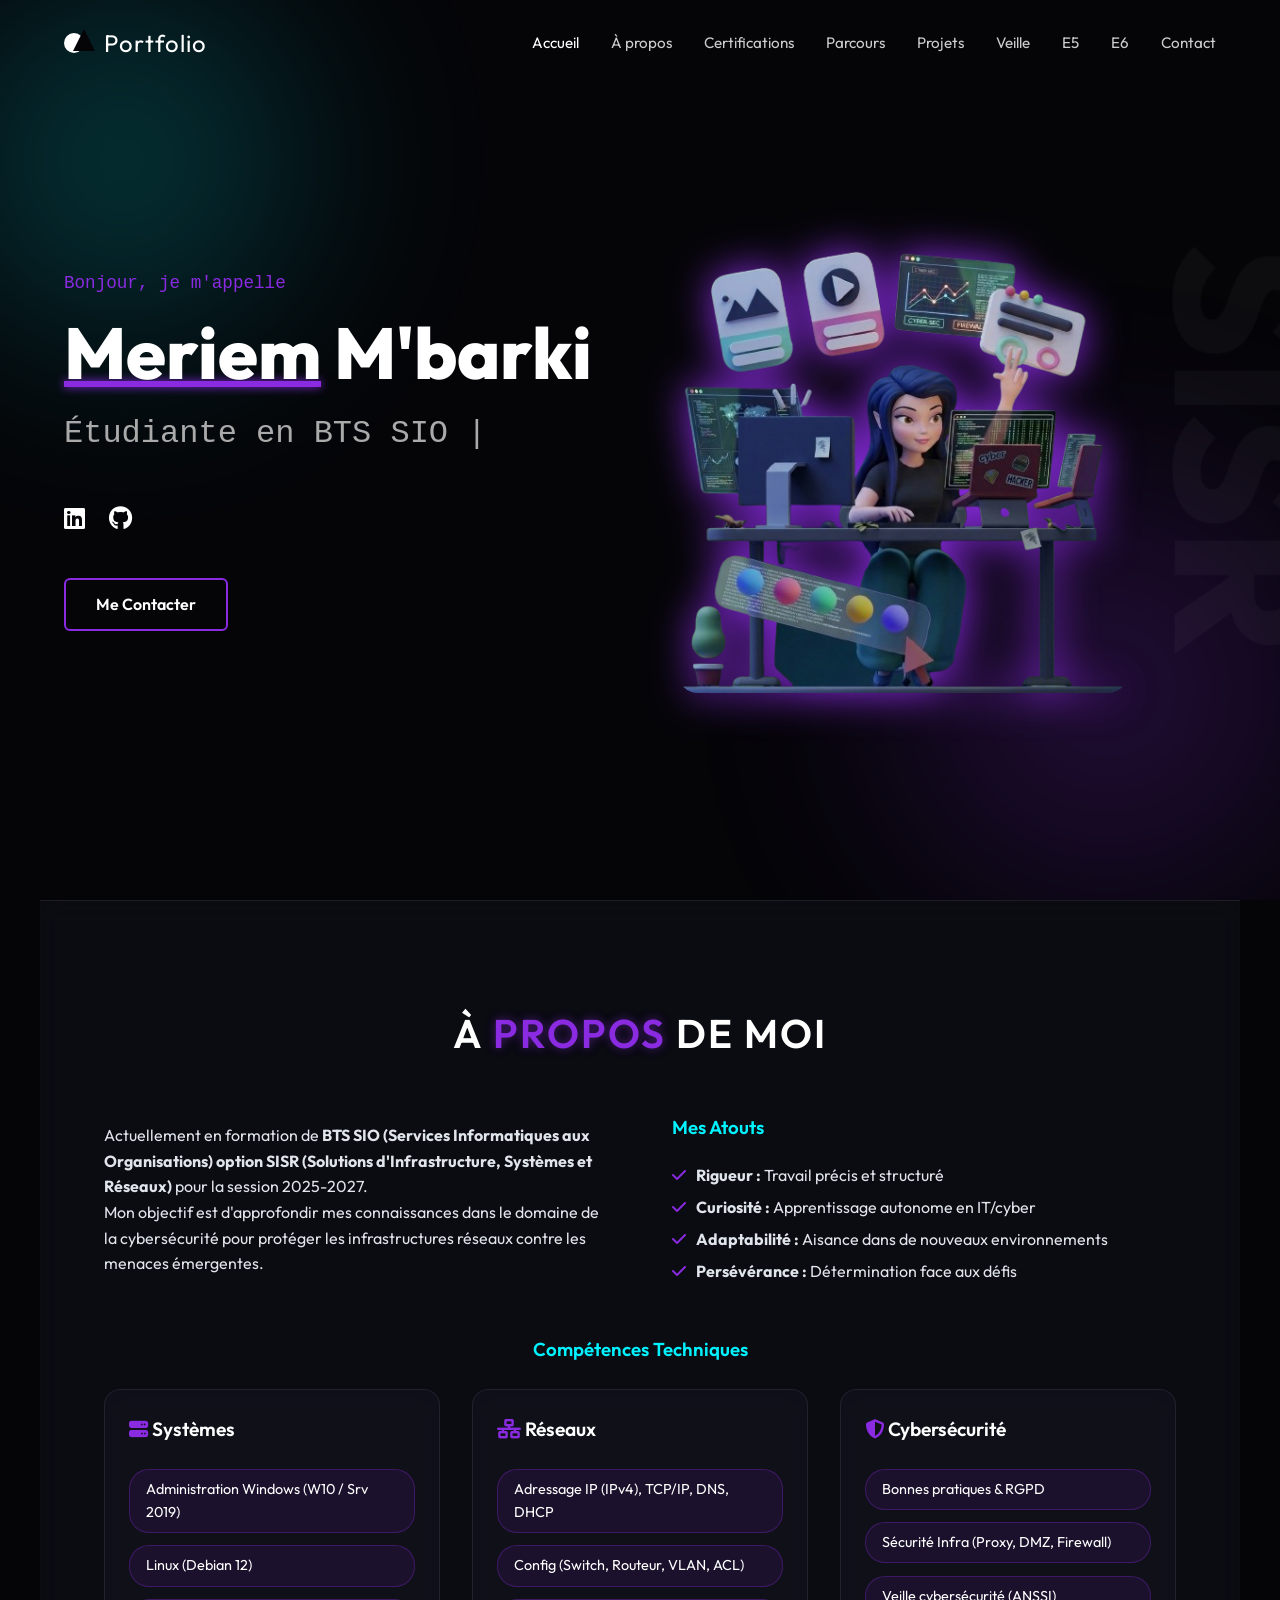
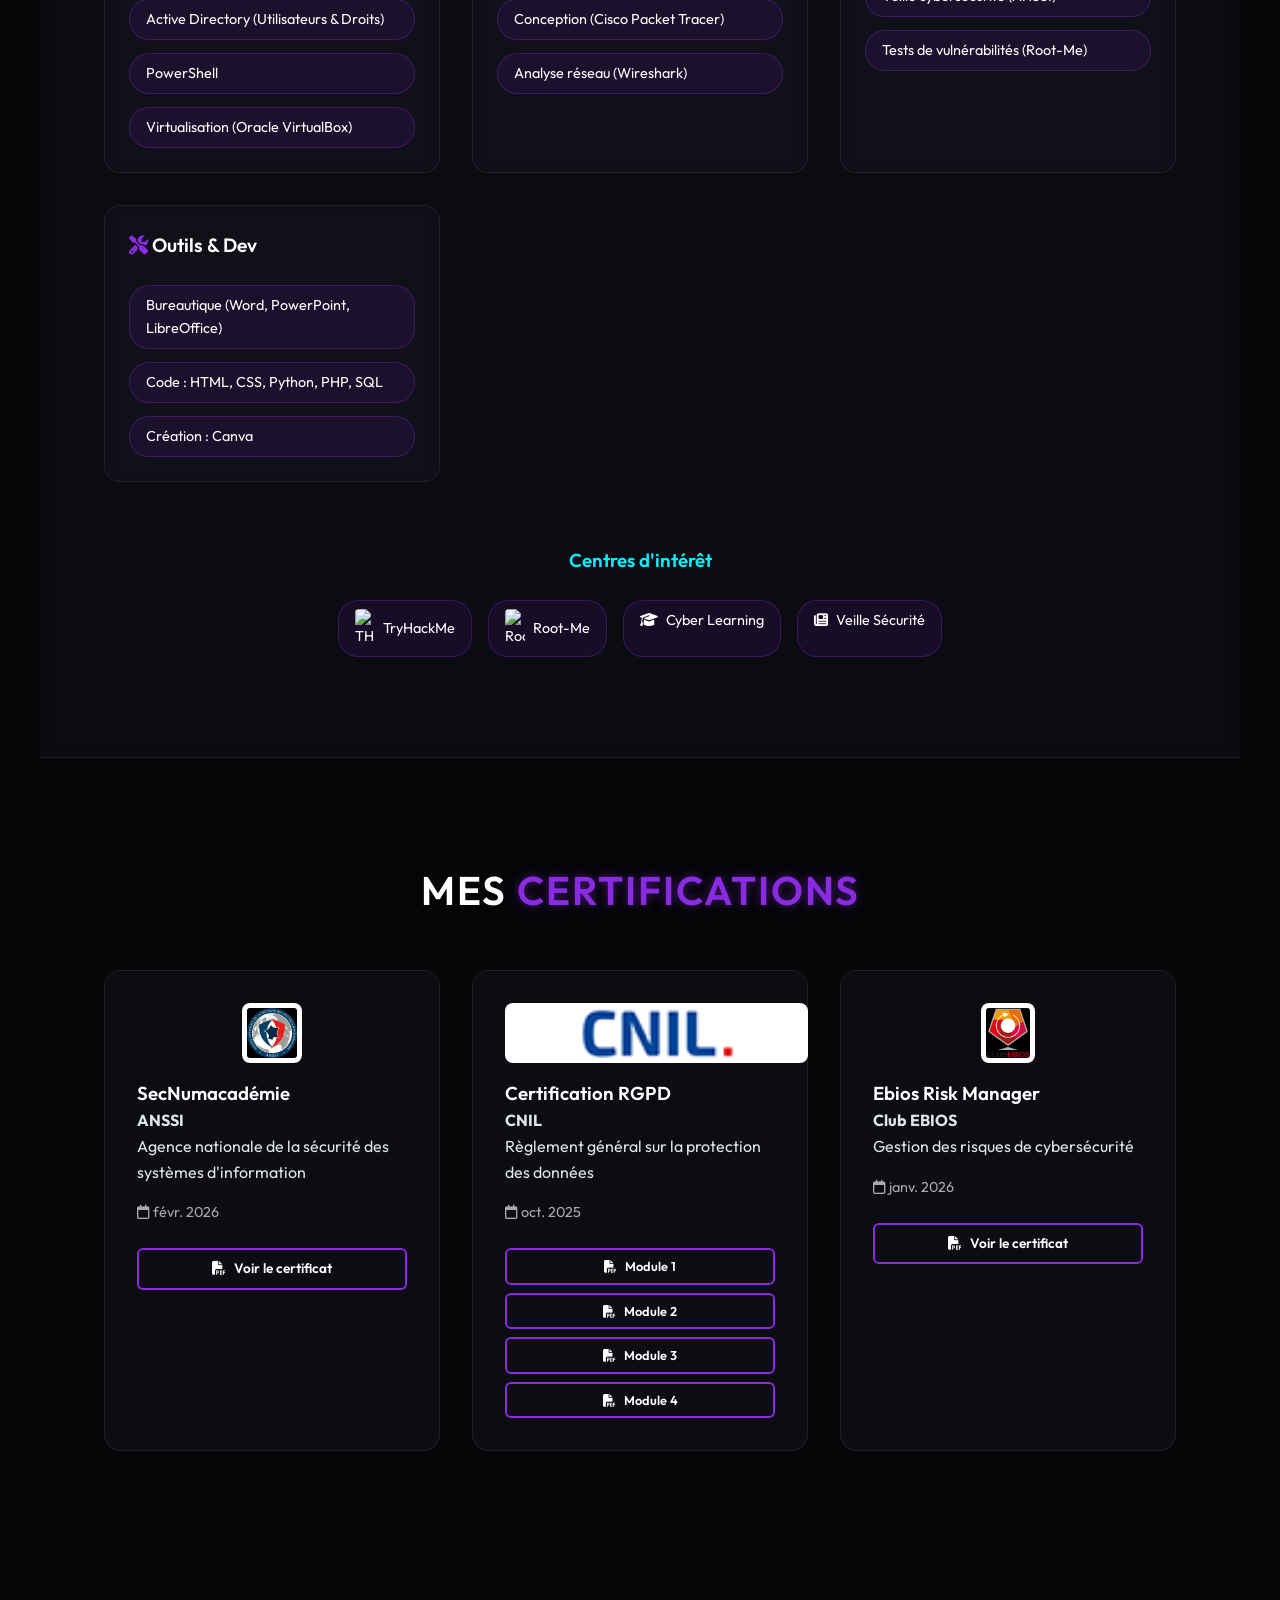
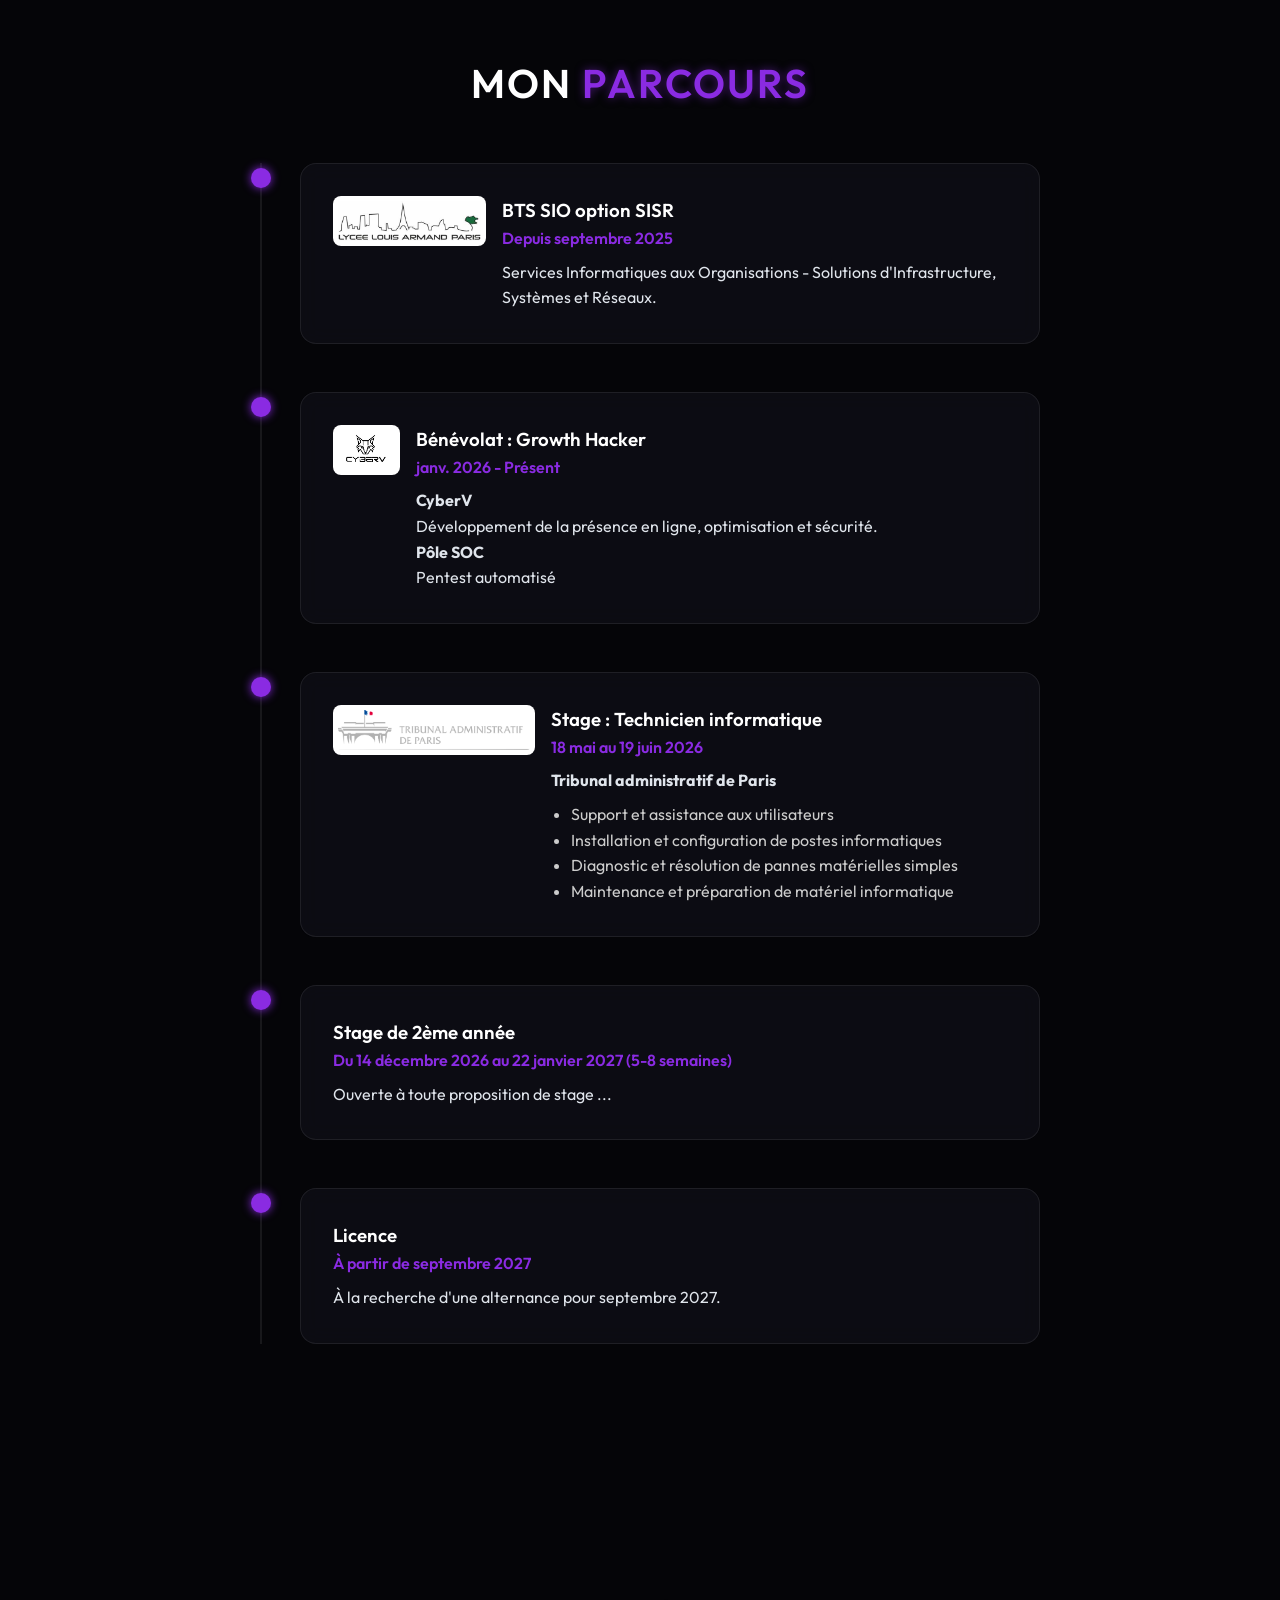
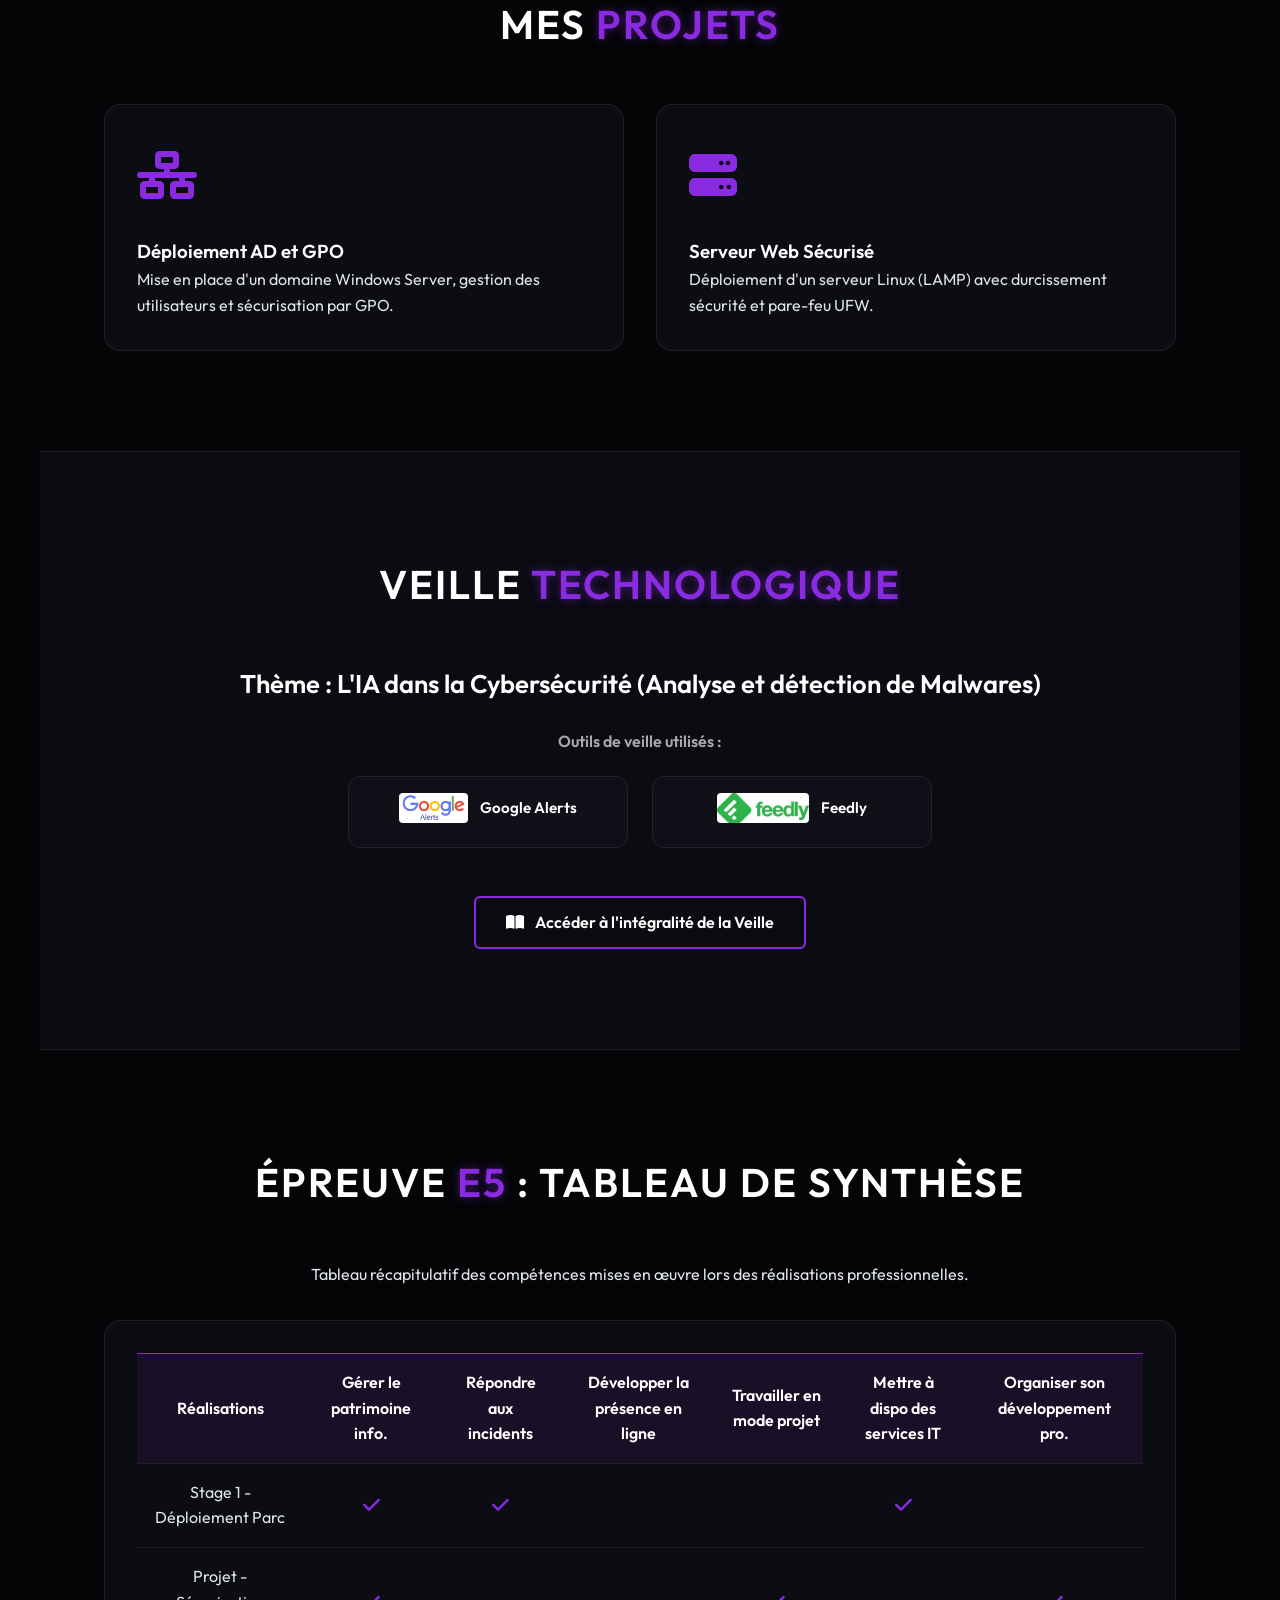
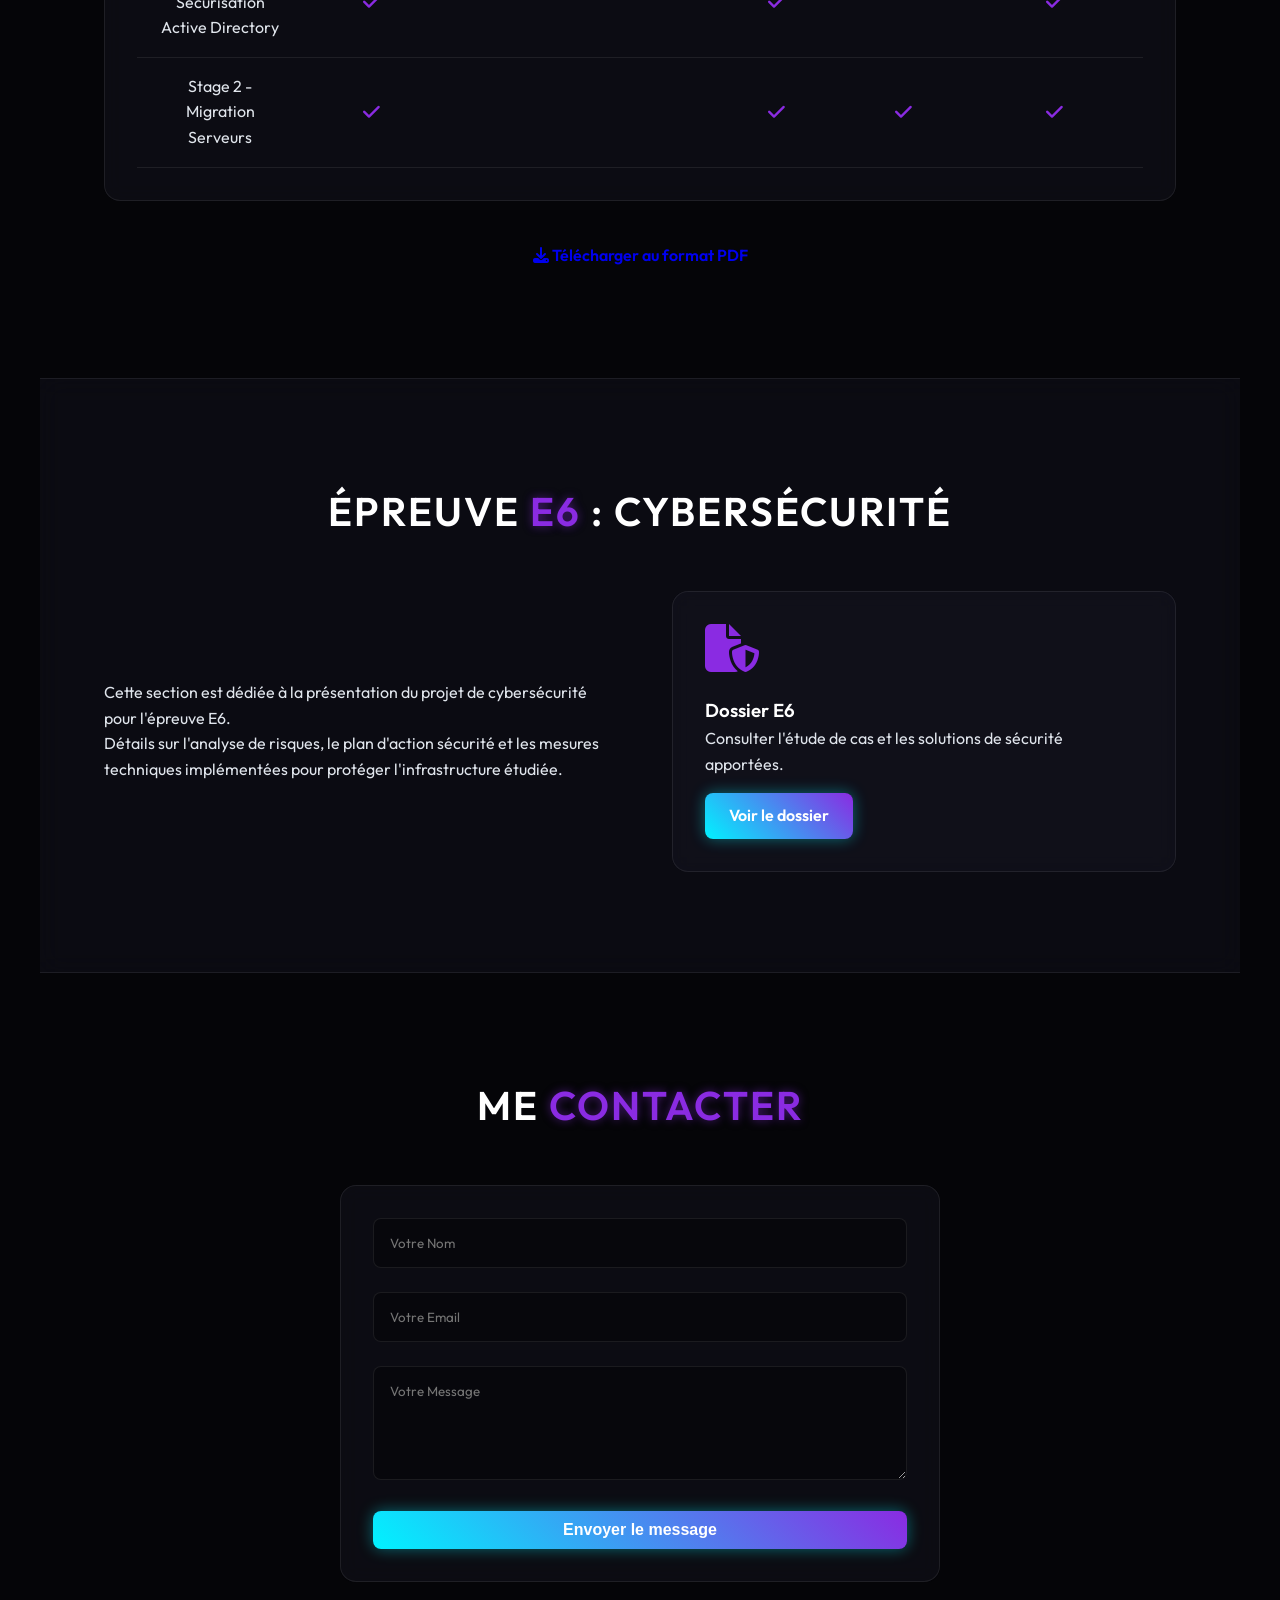
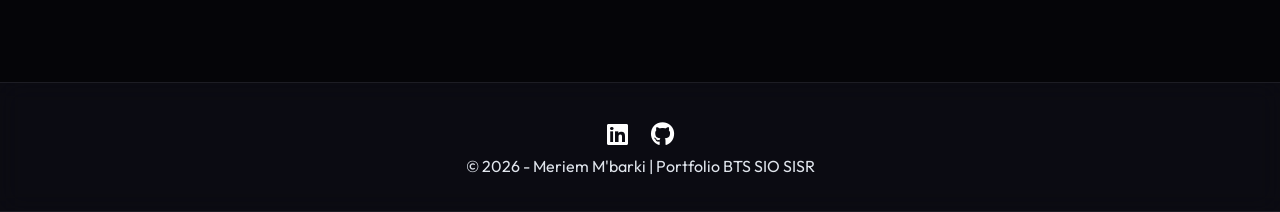
==== commit ecc4a5c0: "premier commit" ====
--- a/index.html
+++ b/index.html
@@ -249,10 +249,13 @@
                                 style="height: 50px; background: #fff; padding: 5px; border-radius: 8px;">
                             <div style="flex: 1; min-width: 200px;">
                                 <h3>Bénévolat : Growth Hacker</h3>
-                                <span class="date">janv. 2026 - Présent</span>
-                                <p><strong>CyberV</strong><br>Développement de la présence en ligne, optimisation et
-                                    sécurité.
-                                </p>
+                                    <span class="date">janv. 2026 - Présent</span>
+                                    <p>
+                                        <strong>CyberV</strong><br>
+                                        Développement de la présence en ligne, optimisation et sécurité.<br>
+                                        <strong>Pôle SOC</strong><br>
+                                        Pentest automatisé
+                                    </p>
                             </div>
                         </div>
                     </div>
@@ -260,18 +263,37 @@
                 <div class="timeline-item">
                     <div class="timeline-dot"></div>
                     <div class="timeline-content glass-card">
-                        <h3>Stage de 1ère année</h3>
-                        <span class="date">18 mai au 19 juin 2026</span>
-                        <p>À la recherche d’un stage (18 mai – 19 juin 2026) en tant que technicienne informatique /
-                            support it / systeme et réseau</p>
+                        <div style="display: flex; gap: 1rem; align-items: flex-start; flex-wrap: wrap;">
+                            <img src="tribunal_ad_paris.png" alt="Tribunal administratif de Paris"
+                                style="height: 50px; background: #fff; padding: 5px; border-radius: 8px;">
+                            <div style="flex: 1; min-width: 200px;">
+                                <h3>Stage : Technicien informatique</h3>
+                                <span class="date">18 mai au 19 juin 2026</span>
+                                <p><strong>Tribunal administratif de Paris</strong></p>
+                                <ul style="list-style-type: disc; margin-left: 20px; margin-top: 8px; line-height: 1.6; color: #ccc;">
+                                    <li>Support et assistance aux utilisateurs</li>
+                                    <li>Installation et configuration de postes informatiques</li>
+                                    <li>Diagnostic et résolution de pannes matérielles simples</li>
+                                    <li>Maintenance et préparation de matériel informatique</li>
+                                </ul>
+                            </div>
+                        </div>
                     </div>
                 </div>
                 <div class="timeline-item">
                     <div class="timeline-dot"></div>
                     <div class="timeline-content glass-card">
                         <h3>Stage de 2ème année</h3>
-                        <span class="date">décembre 2026</span>
-                        <p>Ouverte a toute proposition de stage ...</p>
+                        <span class="date">Du 14 décembre 2026 au 22 janvier 2027 (5-8 semaines)</span>
+                        <p>Ouverte à toute proposition de stage ...</p>
+                    </div>
+                </div>
+                <div class="timeline-item">
+                    <div class="timeline-dot"></div>
+                    <div class="timeline-content glass-card">
+                        <h3>Licence</h3>
+                        <span class="date">À partir de septembre 2027</span>
+                        <p>À la recherche d'une alternance pour septembre 2027.</p>
                     </div>
                 </div>
             </div>
@@ -297,21 +319,36 @@
         <!-- VEILLE -->
         <section id="veille" class="section glass-panel">
             <h2 class="section-title">Veille <span>Technologique</span></h2>
-            <div class="veille-header">
-                <h3>Thème : L'IA dans la Cybersécurité (Analyse et détection de Malwares)</h3>
-                <p>Outils utilisés : <span class="tool">Google Alerts</span> & <span class="tool">Feedly</span></p>
-            </div>
-            <div class="cards-grid">
-                <div class="card glass-card">
-                    <h4>L'évolution des malwares dopés à l'IA</h4>
-                    <p>Comment les attaquants utilisent l'IA pour contourner les antivirus traditionnels.</p>
-                    <a href="#" class="read-more">Lire l'article <i class="fa-solid fa-arrow-right"></i></a>
-                </div>
-                <div class="card glass-card">
-                    <h4>L'IA comme bouclier défensif</h4>
-                    <p>L'utilisation du Machine Learning par les SOC pour détecter les comportements anormaux.</p>
-                    <a href="#" class="read-more">Lire l'article <i class="fa-solid fa-arrow-right"></i></a>
-                </div>
+            
+            <div class="veille-header" style="margin-bottom: 3rem; text-align: center;">
+                <h3 style="margin-bottom: 1.5rem; font-size: 1.6rem; color: #fff;">Thème : L'IA dans la Cybersécurité (Analyse et détection de Malwares)</h3>
+                <div style="display: flex; flex-direction: column; align-items: center; gap: 0.8rem;">
+                    <p style="color: #aaa; font-size: 1rem; font-weight: 600;">Outils de veille utilisés :</p>
+                    <div style="display: flex; gap: 1.5rem; justify-content: center; align-items: center; flex-wrap: wrap; margin-top: 0.5rem;">
+                        <div class="tool-card glass-card" style="display: flex; flex-direction: column; align-items: center; text-align: center; gap: 8px; padding: 16px 20px; border-radius: 12px; max-width: 280px;">
+                            <div style="display: flex; align-items: center; gap: 12px;">
+                                <img src="Logo-Google-Alerts.webp" alt="Google Alerts" style="height: 30px; width: auto; object-fit: contain; border-radius: 4px;">
+                                <span style="font-weight: 600; color: #fff; font-size: 0.95rem;">Google Alerts</span>
+                            </div>
+                            <p class="tool-desc">
+                                Automatise la veille en envoyant des alertes e-mail selon des mots-clés définis.
+                            </p>
+                        </div>
+                        <div class="tool-card glass-card" style="display: flex; flex-direction: column; align-items: center; text-align: center; gap: 8px; padding: 16px 20px; border-radius: 12px; max-width: 280px;">
+                            <div style="display: flex; align-items: center; gap: 12px;">
+                                <img src="freedly.webp" alt="Feedly" style="height: 30px; width: auto; object-fit: contain; border-radius: 4px;">
+                                <span style="font-weight: 600; color: #fff; font-size: 0.95rem;">Feedly</span>
+                            </div>
+                            <p class="tool-desc">
+                                Centralise et organise les flux RSS des blogs et sites de cybersécurité suivis.
+                            </p>
+                        </div>
+                    </div>
+                </div>
+            </div>
+
+            <div style="text-align: center; margin-top: 3rem;">
+                <a href="veille.html" class="btn btn-outline-purple"><i class="fa-solid fa-book-open" style="margin-right: 8px;"></i> Accéder à l'intégralité de la Veille</a>
             </div>
         </section>
 
--- a/style.css
+++ b/style.css
@@ -542,9 +542,12 @@
     }
     .hero {
         flex-direction: column;
-        justify-content: center;
+        justify-content: flex-start;
         text-align: left;
-        padding-top: 80px;
+        padding-top: 130px;
+        height: auto;
+        min-height: 100vh;
+        padding-bottom: 50px;
     }
     .hero-name {
         font-size: 3rem;
@@ -561,6 +564,15 @@
 }
 
 @media (max-width: 768px) {
+    .hero {
+        padding-top: 110px;
+    }
+    .hero-name {
+        font-size: 2.4rem;
+    }
+    .hero-role {
+        font-size: 1.2rem;
+    }
     .nav-links {
         display: none;
         flex-direction: column;
@@ -581,3 +593,25 @@
         display: flex;
     }
 }
+
+/* --- OUTILS DE VEILLE (HOVER EFFECT) --- */
+.tool-card {
+    transition: all 0.3s cubic-bezier(0.4, 0, 0.2, 1) !important;
+}
+
+.tool-card .tool-desc {
+    max-height: 0;
+    opacity: 0;
+    overflow: hidden;
+    transition: all 0.3s cubic-bezier(0.4, 0, 0.2, 1);
+    color: #ccc;
+    font-size: 0.85rem;
+    line-height: 1.4;
+    margin-top: 0;
+}
+
+.tool-card:hover .tool-desc {
+    max-height: 100px;
+    opacity: 1;
+    margin-top: 10px;
+}
